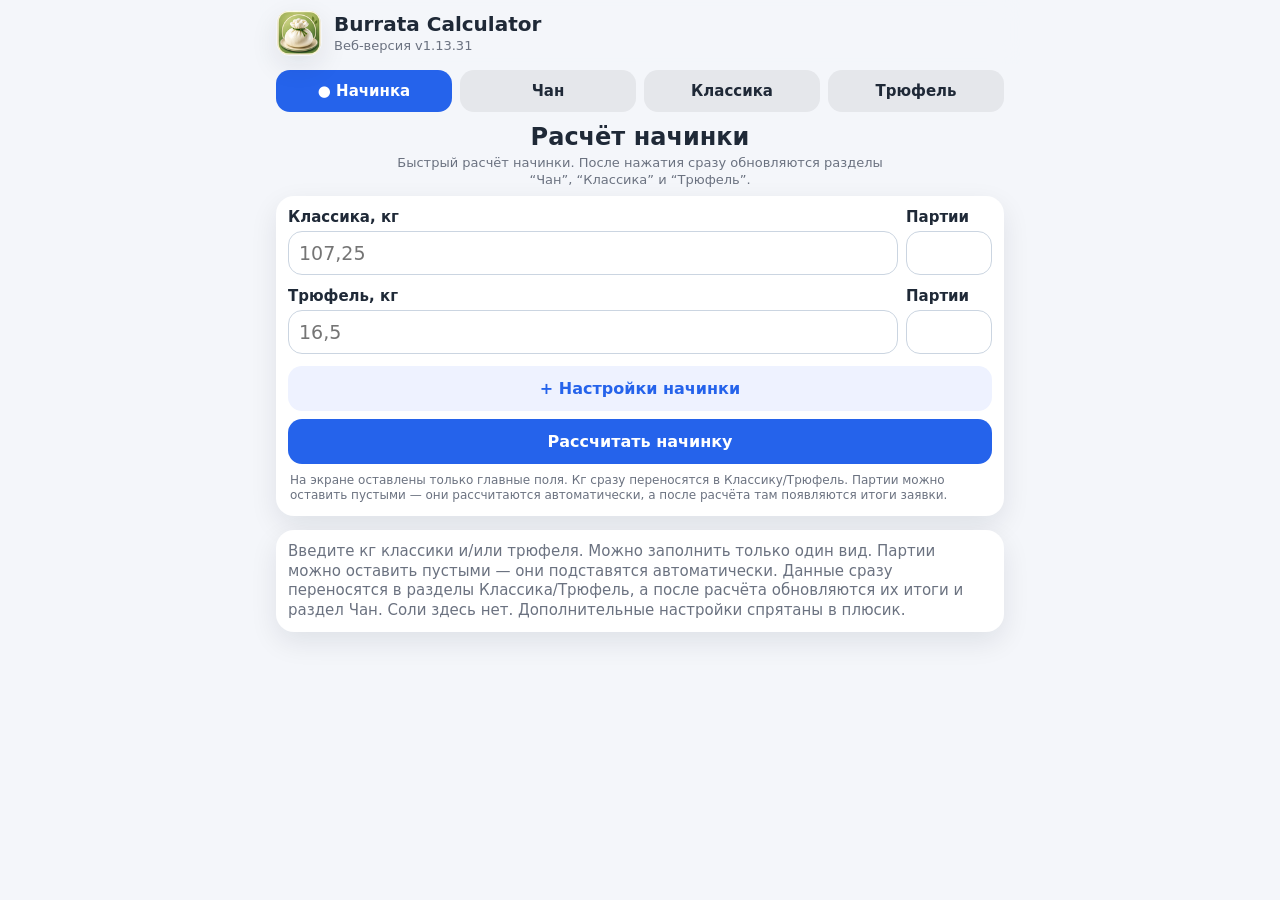
==== index.html @ 21940204 "Update Burrata Calculator Web to v1.13.31" ====
<!doctype html>
<html lang="ru">
<head>
  <meta charset="utf-8" />
  <meta name="viewport" content="width=device-width, initial-scale=1, viewport-fit=cover" />
  <meta name="theme-color" content="#2563EB" />
  <meta name="apple-mobile-web-app-capable" content="yes" />
  <meta name="apple-mobile-web-app-status-bar-style" content="default" />
  <meta name="apple-mobile-web-app-title" content="Burrata" />
  <title>Burrata Calculator v1.13.31</title>
  <link rel="manifest" href="manifest.webmanifest" />
  <link rel="apple-touch-icon" href="icons/icon-180.png" />
  <link rel="icon" type="image/png" sizes="192x192" href="icons/icon-192.png" />
  <link rel="stylesheet" href="styles.css" />
</head>
<body>
  <div class="app-shell">
    <header class="app-top">
      <div class="brand">
        <img src="icons/icon-72.png" alt="" class="brand-icon" />
        <div>
          <h1>Burrata Calculator</h1>
          <p>Веб-версия v1.13.31</p>
        </div>
      </div>
    </header>

    <nav class="tabs" aria-label="Разделы калькулятора">
      <button class="tab active" data-tab="filling">● Начинка</button>
      <button class="tab" data-tab="chan">Чан</button>
      <button class="tab" data-tab="burrata">Классика</button>
      <button class="tab" data-tab="truffle">Трюфель</button>
    </nav>

    <main id="swipeArea" class="pages">
      <section class="page active" id="page-filling">
        <div class="page-title compact-title">
          <h2>Расчёт начинки</h2>
          <p>Быстрый расчёт начинки. После нажатия сразу обновляются разделы “Чан”, “Классика” и “Трюфель”.</p>
        </div>

        <div class="card input-card compact-card">
          <div class="quick-grid">
            <div>
              <label class="field-label" for="fillingClassicKg">Классика, кг</label>
              <input id="fillingClassicKg" class="main-input compact-input" inputmode="decimal" placeholder="107,25" />
            </div>
            <div>
              <label class="field-label" for="fillingClassicParties">Партии</label>
              <input id="fillingClassicParties" class="main-input compact-input" inputmode="numeric" />
            </div>
            <div>
              <label class="field-label" for="fillingTruffleKg">Трюфель, кг</label>
              <input id="fillingTruffleKg" class="main-input compact-input" inputmode="decimal" placeholder="16,5" />
            </div>
            <div>
              <label class="field-label" for="fillingTruffleParties">Партии</label>
              <input id="fillingTruffleParties" class="main-input compact-input" inputmode="numeric" />
            </div>
          </div>
          <button class="secondary-btn compact-toggle-btn" id="toggleFillingAdvanced">+ Настройки начинки</button>
          <div class="filling-advanced hidden" id="fillingAdvancedPanel">
            <div class="quick-grid mini-settings-grid advanced-settings-grid">
              <div>
                <label class="field-label" for="fillingOtkPerParty">ОТК на партию, шт</label>
                <input id="fillingOtkPerParty" class="main-input compact-input" inputmode="numeric" placeholder="5" />
              </div>
              <div>
                <label class="field-label" for="fillingClassicExtraPieces">Доп. шт. классика</label>
                <input id="fillingClassicExtraPieces" class="main-input compact-input" inputmode="numeric" placeholder="0" />
              </div>
              <div>
                <label class="field-label" for="fillingTruffleExtraPieces">Доп. шт. трюфель</label>
                <input id="fillingTruffleExtraPieces" class="main-input compact-input" inputmode="numeric" placeholder="0" />
              </div>
              <div>
                <label class="field-label" for="fillingClassicBowlCapacityG">Классика: макс. в 1 тазу, г</label>
                <input id="fillingClassicBowlCapacityG" class="main-input compact-input" inputmode="decimal" placeholder="3000" />
              </div>
              <div>
                <label class="field-label" for="fillingTruffleBowlCapacityG">Трюфель: макс. в 1 тазу, г</label>
                <input id="fillingTruffleBowlCapacityG" class="main-input compact-input" inputmode="decimal" placeholder="2100" />
              </div>
            </div>
          </div>
          <button class="primary-btn" id="calcFilling">Рассчитать начинку</button>
          <button class="secondary-btn hidden" id="copyFilling">Скопировать расчёт</button>
          <p class="hint compact-hint">На экране оставлены только главные поля. Кг сразу переносятся в Классику/Трюфель. Партии можно оставить пустыми — они рассчитаются автоматически, а после расчёта там появляются итоги заявки.</p>
        </div>

        <div id="fillingResults" class="results compact-results"></div>
      </section>

      <section class="page" id="page-chan">
        <div class="page-title">
          <h2>Калькулятор чана</h2>
          <p>Смахни вбок, чтобы перейти между классикой, трюфелем и чаном.</p>
        </div>

        <div class="card input-card chan-settings-card">
          <button class="secondary-btn" id="openSettingsFromChan">Настройки чана</button>
          <button class="primary-btn hidden" id="calcChan" style="display:none!important">Рассчитать чан из начинки</button>
          <button class="secondary-btn hidden" id="copyChan" style="display:none!important">Скопировать расчёт чана</button>
        </div>

        <section class="settings-panel hidden" id="chanSettingsPanel">
          <div class="card">
            <h3>Коэффициент лимонной кислоты</h3>
            <p class="hint">Для каждого рассчитанного чана можно задать свой коэффициент. Количество полей меняется автоматически по количеству чанов.</p>
            <div class="setting-row chan-acid-all-row">
              <label for="chan-acid-all">Один коэффициент для всех чанов</label>
              <input class="setting-input" id="chan-acid-all" inputmode="decimal" placeholder="Например, 1,35" />
              <button class="primary-btn" id="applyChanAcidAll" type="button">Применить лимонку ко всем чанам</button>
            </div>
            <div id="chanAcidSettingsFields"></div>
            <div class="settings-actions">
              <button class="primary-btn" id="saveChanSettings">Сохранить</button>
              <button class="secondary-btn" id="resetChanSettings">Сбросить</button>
            </div>
          </div>
        </section>

        <div id="chanResults" class="results"></div>
      </section>

      <section class="page" id="page-burrata">
        <div class="page-title">
          <h2>Калькулятор классики</h2>
          <p>Расчёт классики: заявка, молоко, начинка, тазы, страчителла и сливки на таз.</p>
        </div>

        <div class="card input-card">
          <button class="secondary-btn product-source-toggle" id="toggleBurrataSource" type="button">Классика: — кг • Партии: —</button>
          <div class="product-source-panel hidden" id="burrataSourcePanel">
            <label class="field-label" for="burrataKg">Заявка классики, кг</label>
            <p class="hint">Кг автоматически берутся из первого раздела “Начинка”, но здесь можно изменить вручную.</p>
            <input id="burrataKg" class="main-input" inputmode="decimal" placeholder="Например: 107,25" />
            <label class="field-label top-space" for="burrataManualParties">Количество партий вручную</label>
            <p class="hint">Партии можно не указывать — тогда они считаются автоматически. Можно изменить вручную. Если заполнить коробки по партиям, число партий берётся из коробок.</p>
            <input id="burrataManualParties" class="main-input" inputmode="numeric" placeholder="Например: 4 или 5" />
          </div>
          <label class="field-label top-space" for="burrataBoxesByParty">Коробки по партиям</label>
          <p class="hint">Пример: 20/41/41/41. В одной коробке 6 штук, ОТК в коробки не входит.</p>
          <input id="burrataBoxesByParty" class="main-input" inputmode="text" placeholder="Например: 20/41/41/41" />
          <button class="secondary-btn optional-toggle" id="toggleBurrataExtra">+ Дополнительно</button>
          <div class="optional-panel hidden" id="burrataExtraPanel">
            <label class="field-label top-space" for="burrataExtraPieces">Дополнительные штуки</label>
            <p class="hint">Добавляются сверх заявки и сверх ОТК. Можно оставить пустым.</p>
            <input id="burrataExtraPieces" class="main-input" inputmode="numeric" placeholder="Например: 6" />
          </div>
          <button class="primary-btn" id="calcBurrata">Рассчитать</button>
          <button class="secondary-btn hidden" id="copyBurrata">Скопировать расчёт</button>
          <button class="secondary-btn" id="toggleSettings">Показать настройки формул</button>
        </div>

        <section class="settings-panel hidden" id="settingsPanel">
          <div class="card">
            <h3>Настройки формул</h3>
            <p class="hint">Коэффициенты сохраняются на устройстве. Для трюфеля отдельные лимиты партий: по умолчанию меньше 20 кг — 1 партия, от 20 кг — 2 партии, от 30 кг — 3 партии.</p>
            <div id="settingsFields"></div>
            <div class="settings-actions">
              <button class="primary-btn" id="saveSettings">Сохранить</button>
              <button class="secondary-btn" id="resetSettings">Сбросить</button>
            </div>
          </div>
        </section>

        <div id="burrataResults" class="results"></div>
      </section>

      <section class="page" id="page-truffle">
        <div class="page-title">
          <h2>Калькулятор трюфеля</h2>
          <p>Трюфель: меньше 20 кг — 1 партия, от 20 кг — 2 партии, от 30 кг — 3 партии.</p>
        </div>

        <div class="card input-card">
          <button class="secondary-btn product-source-toggle" id="toggleTruffleSource" type="button">Трюфель: — кг • Партии: —</button>
          <div class="product-source-panel hidden" id="truffleSourcePanel">
            <label class="field-label" for="truffleKg">Заявка трюфеля, кг</label>
            <p class="hint">Кг автоматически берутся из первого раздела “Начинка”, но здесь можно изменить вручную.</p>
            <input id="truffleKg" class="main-input" inputmode="decimal" placeholder="Например: 16,5" />
            <label class="field-label top-space" for="truffleManualParties">Количество партий вручную</label>
            <p class="hint">Партии можно не указывать — тогда они считаются автоматически. Можно изменить вручную. Если заполнить коробки по партиям, число партий берётся из коробок.</p>
            <input id="truffleManualParties" class="main-input" inputmode="numeric" placeholder="Например: 1 или 2" />
          </div>
          <label class="field-label top-space" for="truffleBoxesByParty">Коробки по партиям</label>
          <p class="hint">Пример: 22. В одной коробке 6 штук, ОТК в коробки не входит.</p>
          <input id="truffleBoxesByParty" class="main-input" inputmode="text" placeholder="Например: 22" />
          <button class="secondary-btn optional-toggle" id="toggleTruffleExtra">+ Дополнительно</button>
          <div class="optional-panel hidden" id="truffleExtraPanel">
            <label class="field-label top-space" for="truffleExtraPieces">Дополнительные штуки</label>
            <p class="hint">Добавляются сверх заявки и сверх ОТК. Можно оставить пустым.</p>
            <input id="truffleExtraPieces" class="main-input" inputmode="numeric" placeholder="Например: 6" />
          </div>
          <button class="primary-btn" id="calcTruffle">Рассчитать трюфель</button>
          <button class="secondary-btn hidden" id="copyTruffle">Скопировать расчёт трюфеля</button>
          <button class="secondary-btn" id="openSettingsFromTruffle">Изменить настройки формул</button>
        </div>

        <div id="truffleResults" class="results"></div>
      </section>
    </main>
  </div>

  <div id="toast" class="toast hidden"></div>
  <script src="app.js"></script>
</body>
</html>
---- styles.css ----
:root {
  --bg: #f4f6fa;
  --card: #ffffff;
  --text: #1f2937;
  --muted: #6b7280;
  --primary: #2563eb;
  --success: #16a34a;
  --warning: #f59e0b;
  --danger: #991b1b;
  --soft-blue: #dbeafe;
  --soft-green: #dcfce7;
  --soft-orange: #fef3c7;
  --soft-red: #fee2e2;
  --border: #cbd5e1;
  --shadow: 0 10px 28px rgba(15, 23, 42, .09);
  font-family: system-ui, -apple-system, BlinkMacSystemFont, "Segoe UI", sans-serif;
}

* { box-sizing: border-box; }

body {
  margin: 0;
  color: var(--text);
  background: var(--bg);
  -webkit-font-smoothing: antialiased;
}

button, input { font: inherit; }

.app-shell {
  width: min(760px, 100%);
  margin: 0 auto;
  min-height: 100vh;
  background: var(--bg);
}

.app-top {
  position: sticky;
  top: 0;
  z-index: 10;
  padding: calc(10px + env(safe-area-inset-top)) 16px 8px;
  background: rgba(244, 246, 250, .92);
  backdrop-filter: blur(14px);
}

.brand {
  display: flex;
  align-items: center;
  gap: 12px;
}

.brand-icon {
  width: 46px;
  height: 46px;
  border-radius: 14px;
  box-shadow: var(--shadow);
}

.brand h1 {
  margin: 0;
  font-size: 20px;
  line-height: 1.15;
}

.brand p {
  margin: 2px 0 0;
  color: var(--muted);
  font-size: 13px;
}

.tabs {
  position: sticky;
  top: calc(64px + env(safe-area-inset-top));
  z-index: 9;
  display: grid;
  grid-template-columns: repeat(4, 1fr);
  gap: 8px;
  padding: 6px 16px 10px;
  background: rgba(244, 246, 250, .94);
  backdrop-filter: blur(14px);
}

.tab {
  border: 0;
  border-radius: 14px;
  padding: 12px 8px;
  color: var(--text);
  background: #e5e7eb;
  font-weight: 800;
  font-size: 15px;
}

.tab.active {
  color: #fff;
  background: var(--primary);
}

.pages { padding: 0 16px 24px; }
.page { display: none; }
.page.active { display: block; }

.page-title {
  text-align: center;
  padding: 4px 0 12px;
}

.page-title h2 {
  margin: 0;
  font-size: 28px;
  line-height: 1.1;
}

.page-title p {
  margin: 7px auto 0;
  max-width: 520px;
  color: var(--muted);
  font-size: 14px;
  line-height: 1.25;
}

.card {
  background: var(--card);
  border-radius: 18px;
  padding: 16px;
  box-shadow: var(--shadow);
  margin: 0 0 14px;
}

.input-card h3,
.settings-panel h3 {
  margin: 0 0 6px;
  font-size: 19px;
}

.field-label {
  display: block;
  font-weight: 800;
  font-size: 15px;
  margin-bottom: 5px;
}

.top-space { margin-top: 12px; }

.hint {
  margin: 0 0 12px;
  color: var(--muted);
  font-size: 13px;
  line-height: 1.3;
}

.main-input,
.setting-input {
  width: 100%;
  border: 1px solid var(--border);
  outline: none;
  border-radius: 14px;
  background: #fff;
  color: var(--text);
}

.main-input {
  padding: 13px 12px;
  font-size: 22px;
  margin-bottom: 12px;
}

.setting-input {
  padding: 9px 10px;
  font-size: 17px;
}

.main-input:focus,
.setting-input:focus {
  border-color: var(--primary);
  box-shadow: 0 0 0 3px rgba(37, 99, 235, .14);
}

.primary-btn,
.secondary-btn {
  width: 100%;
  border: 0;
  border-radius: 14px;
  padding: 13px 12px;
  font-weight: 850;
  margin-top: 8px;
}

.primary-btn {
  color: #fff;
  background: var(--primary);
}

.secondary-btn {
  color: var(--text);
  background: #e5e7eb;
}

.settings-panel { margin-top: 14px; }
.settings-group-title {
  color: var(--primary);
  font-size: 15px;
  font-weight: 850;
  padding-top: 10px;
  margin: 0 0 5px;
}

.setting-row { margin: 0 0 10px; }
.setting-row label {
  display: block;
  color: var(--muted);
  font-size: 13px;
  line-height: 1.25;
  margin-bottom: 5px;
}
.settings-actions {
  display: grid;
  grid-template-columns: 1fr 1fr;
  gap: 8px;
  margin-top: 8px;
}
.settings-actions button { margin: 0; }

.results { margin-top: 14px; }
.header-card {
  background: var(--primary);
  color: #fff;
  border-radius: 20px;
  padding: 18px 16px;
  margin-bottom: 14px;
  box-shadow: var(--shadow);
}
.header-card .kicker {
  font-weight: 800;
  font-size: 15px;
}
.header-card .big {
  font-weight: 900;
  font-size: 29px;
  line-height: 1.1;
  margin: 5px 0;
}
.header-card .sub {
  color: #eaf2ff;
  font-size: 14px;
  line-height: 1.25;
}

.section-title {
  font-weight: 900;
  font-size: 20px;
  margin: 18px 2px 8px;
}

.metrics-grid {
  display: grid;
  grid-template-columns: 1fr 1fr;
  gap: 8px;
  margin-bottom: 14px;
}

.metric {
  min-height: 92px;
  border-radius: 16px;
  padding: 13px 12px;
}
.metric .value {
  font-size: 21px;
  font-weight: 900;
  line-height: 1.1;
  overflow-wrap: anywhere;
}
.metric .label {
  color: #374151;
  font-size: 12px;
  margin-top: 5px;
  line-height: 1.15;
}
.soft-blue { background: var(--soft-blue); color: var(--primary); }
.soft-green { background: var(--soft-green); color: var(--success); }
.soft-orange { background: var(--soft-orange); color: var(--warning); }
.soft-red { background: var(--soft-red); color: var(--danger); }

.line {
  display: flex;
  align-items: flex-start;
  gap: 12px;
  padding: 5px 0;
}
.line .label {
  flex: 1;
  color: var(--muted);
  font-size: 14px;
}
.line .val {
  flex: 1;
  color: var(--text);
  text-align: right;
  font-size: 15px;
  font-weight: 800;
  overflow-wrap: anywhere;
}
.line.strong .val { font-weight: 950; }
.line.strong.primary .val { color: var(--primary); }
.line.strong.success .val { color: var(--success); }
.line.strong.warning .val { color: var(--warning); }

.divider {
  height: 1px;
  background: #e5e7eb;
  margin: 9px 0;
}

.party-title,
.chan-title {
  margin: 0 0 8px;
  font-size: 22px;
}

.note-card {
  background: #fff7ed;
  color: #9a3412;
  font-size: 13px;
  line-height: 1.25;
}

.error-card {
  background: var(--soft-red);
  color: #7f1d1d;
}
.error-card h3 { margin: 0 0 6px; color: var(--danger); }

.hidden { display: none !important; }

.toast {
  position: fixed;
  left: 16px;
  right: 16px;
  bottom: calc(16px + env(safe-area-inset-bottom));
  z-index: 1000;
  width: min(520px, calc(100% - 32px));
  margin: 0 auto;
  background: rgba(17, 24, 39, .95);
  color: #fff;
  border-radius: 14px;
  padding: 13px 14px;
  text-align: center;
  box-shadow: var(--shadow);
}

@media (max-width: 360px) {
  .tabs { gap: 5px; }
  .tab { font-size: 13px; padding: 11px 4px; }
  .metrics-grid { grid-template-columns: 1fr; }
  .header-card .big { font-size: 25px; }
}


/* v1.13.9: компактная главная страница расчёта начинки */
.compact-title { padding-top: 2px; padding-bottom: 8px; }
.compact-title h2 { font-size: 24px; }
.compact-title p { font-size: 13px; margin-top: 5px; }
.compact-card { padding: 12px; }
.quick-grid {
  display: grid;
  grid-template-columns: 1fr 86px;
  gap: 8px;
  align-items: end;
}
.compact-input {
  font-size: 19px;
  padding: 10px 10px;
  margin-bottom: 4px;
}
.compact-hint { margin: 9px 2px 0; font-size: 12px; }
.compact-results .header-card { padding: 14px 13px; margin-bottom: 10px; }
.compact-results .header-card .big { font-size: 24px; }
.compact-results .metrics-grid { gap: 7px; margin-bottom: 10px; }
.compact-results .metric { min-height: 74px; padding: 10px; }
.compact-results .metric .value { font-size: 18px; }
.compact-results .metric .label { font-size: 11px; }
.compact-results .card { padding: 12px; margin-bottom: 10px; }
.compact-results .section-title { font-size: 18px; margin-top: 12px; }
@media (max-width: 390px) {
  .tab { font-size: 12px; padding: 10px 3px; }
  .tabs { gap: 5px; padding-left: 10px; padding-right: 10px; }
}
@media (max-width: 340px) {
  .quick-grid { grid-template-columns: 1fr 74px; }
  .compact-input { font-size: 17px; }
}

/* v1.13.10: настройки только для главной страницы начинки */
.mini-settings-grid {
  grid-template-columns: 1fr;
  margin-top: 4px;
  margin-bottom: 8px;
}


/* v1.13.11: лишние поля спрятаны в плюсики */
.compact-toggle-btn,
.optional-toggle {
  margin-top: 8px;
  background: #eef2ff;
  color: var(--primary);
}
.filling-advanced,
.optional-panel {
  margin-top: 8px;
  padding: 10px;
  border: 1px solid #e5e7eb;
  border-radius: 16px;
  background: #f8fafc;
}
.advanced-settings-grid {
  grid-template-columns: 1fr 1fr;
}
.advanced-settings-grid .field-label {
  font-size: 13px;
}
.optional-panel .main-input {
  margin-bottom: 4px;
}
@media (max-width: 390px) {
  .advanced-settings-grid { grid-template-columns: 1fr; }
}

/* v1.13.15: сворачиваемый блок «Классика / трюфель» */
.collapsible-section {
  margin: 8px 0 12px;
}
.collapsible-summary {
  cursor: pointer;
  list-style: none;
  user-select: none;
  display: flex;
  align-items: center;
  justify-content: space-between;
  padding: 10px 12px;
  border-radius: 16px;
  background: #eef2ff;
  color: var(--primary);
}
.collapsible-summary::-webkit-details-marker { display: none; }
.collapsible-summary::after {
  content: '+';
  font-weight: 900;
  font-size: 22px;
  line-height: 1;
}
.collapsible-section[open] .collapsible-summary::after {
  content: '−';
}
.collapsible-body {
  margin-top: 8px;
}


/* v1.13.18: заявка и партии классики/трюфеля спрятаны в сворачиваемую панель */
.product-source-toggle {
  margin-top: 0;
  margin-bottom: 12px;
  text-align: left;
  background: #eef2ff;
  color: var(--primary);
  line-height: 1.25;
  display: flex;
  align-items: center;
  justify-content: space-between;
  gap: 10px;
}
.product-source-toggle::after {
  content: '+';
  font-size: 22px;
  line-height: 1;
  font-weight: 950;
  flex: 0 0 auto;
}
.product-source-toggle.open::after {
  content: '−';
}
.product-source-panel {
  margin: 0 0 12px;
  padding: 12px;
  border: 1px solid #e5e7eb;
  border-radius: 16px;
  background: #f8fafc;
}
.product-source-panel .main-input:last-child {
  margin-bottom: 4px;
}

/* v1.13.28: общий коэффициент лимонки для всех чанов */
.chan-acid-all-row {
  padding-bottom: 18px;
  margin-bottom: 14px;
  border-bottom: 1px solid rgba(127, 127, 127, 0.18);
}
.chan-acid-all-row .primary-btn {
  width: 100%;
  margin-top: 10px;
}
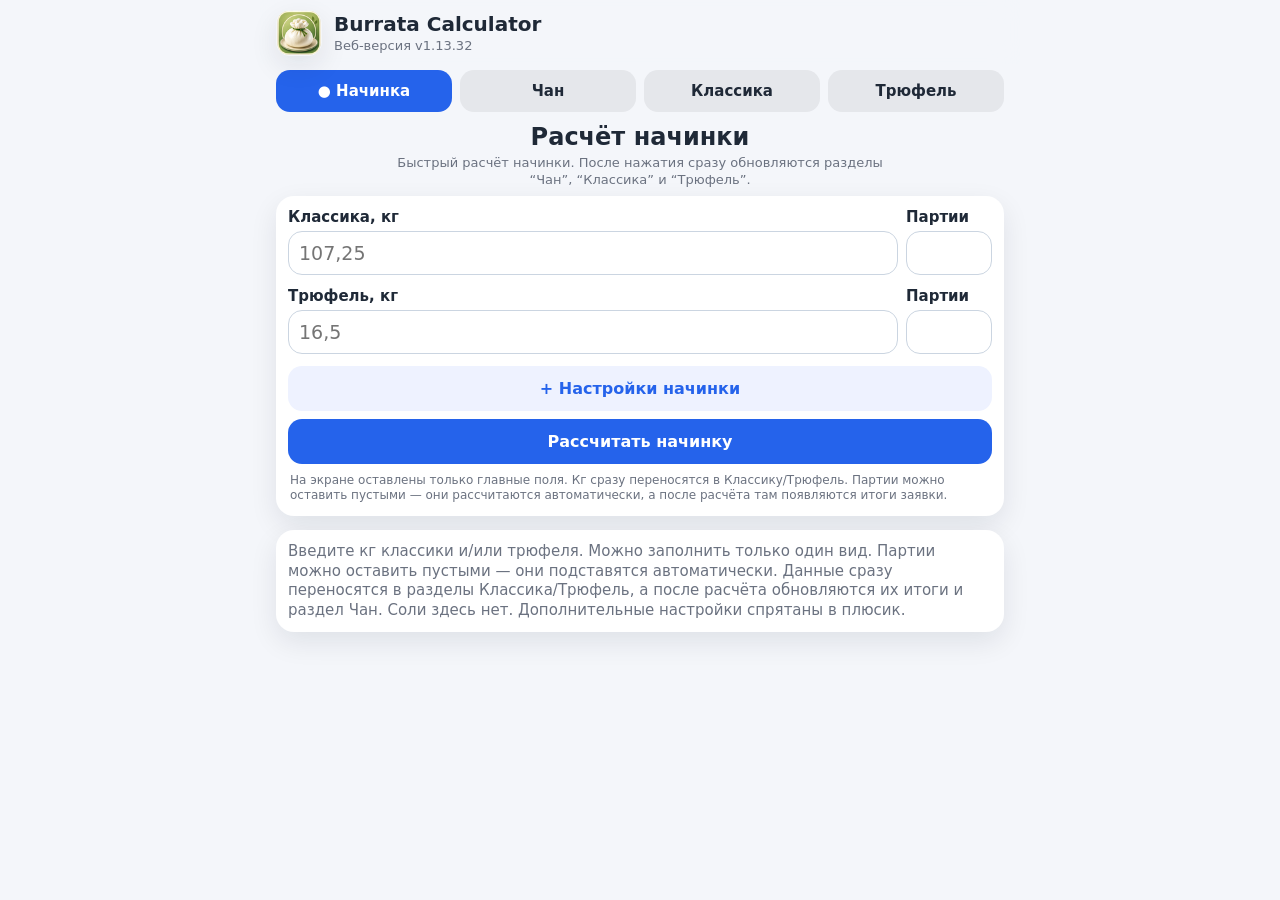
==== commit 4092c1ee: "Force web update to v1.13.32" ====
--- a/index.html
+++ b/index.html
@@ -3,15 +3,18 @@
 <head>
   <meta charset="utf-8" />
   <meta name="viewport" content="width=device-width, initial-scale=1, viewport-fit=cover" />
+  <meta http-equiv="Cache-Control" content="no-cache, no-store, must-revalidate" />
+  <meta http-equiv="Pragma" content="no-cache" />
+  <meta http-equiv="Expires" content="0" />
   <meta name="theme-color" content="#2563EB" />
   <meta name="apple-mobile-web-app-capable" content="yes" />
   <meta name="apple-mobile-web-app-status-bar-style" content="default" />
   <meta name="apple-mobile-web-app-title" content="Burrata" />
-  <title>Burrata Calculator v1.13.31</title>
-  <link rel="manifest" href="manifest.webmanifest" />
+  <title>Burrata Calculator v1.13.32</title>
+  <link rel="manifest" href="manifest.webmanifest?v=11332" />
   <link rel="apple-touch-icon" href="icons/icon-180.png" />
   <link rel="icon" type="image/png" sizes="192x192" href="icons/icon-192.png" />
-  <link rel="stylesheet" href="styles.css" />
+  <link rel="stylesheet" href="styles.css?v=11332" />
 </head>
 <body>
   <div class="app-shell">
@@ -20,7 +23,7 @@
         <img src="icons/icon-72.png" alt="" class="brand-icon" />
         <div>
           <h1>Burrata Calculator</h1>
-          <p>Веб-версия v1.13.31</p>
+          <p>Веб-версия v1.13.32</p>
         </div>
       </div>
     </header>
@@ -204,6 +207,6 @@
   </div>
 
   <div id="toast" class="toast hidden"></div>
-  <script src="app.js"></script>
+  <script src="app.js?v=11332"></script>
 </body>
 </html>
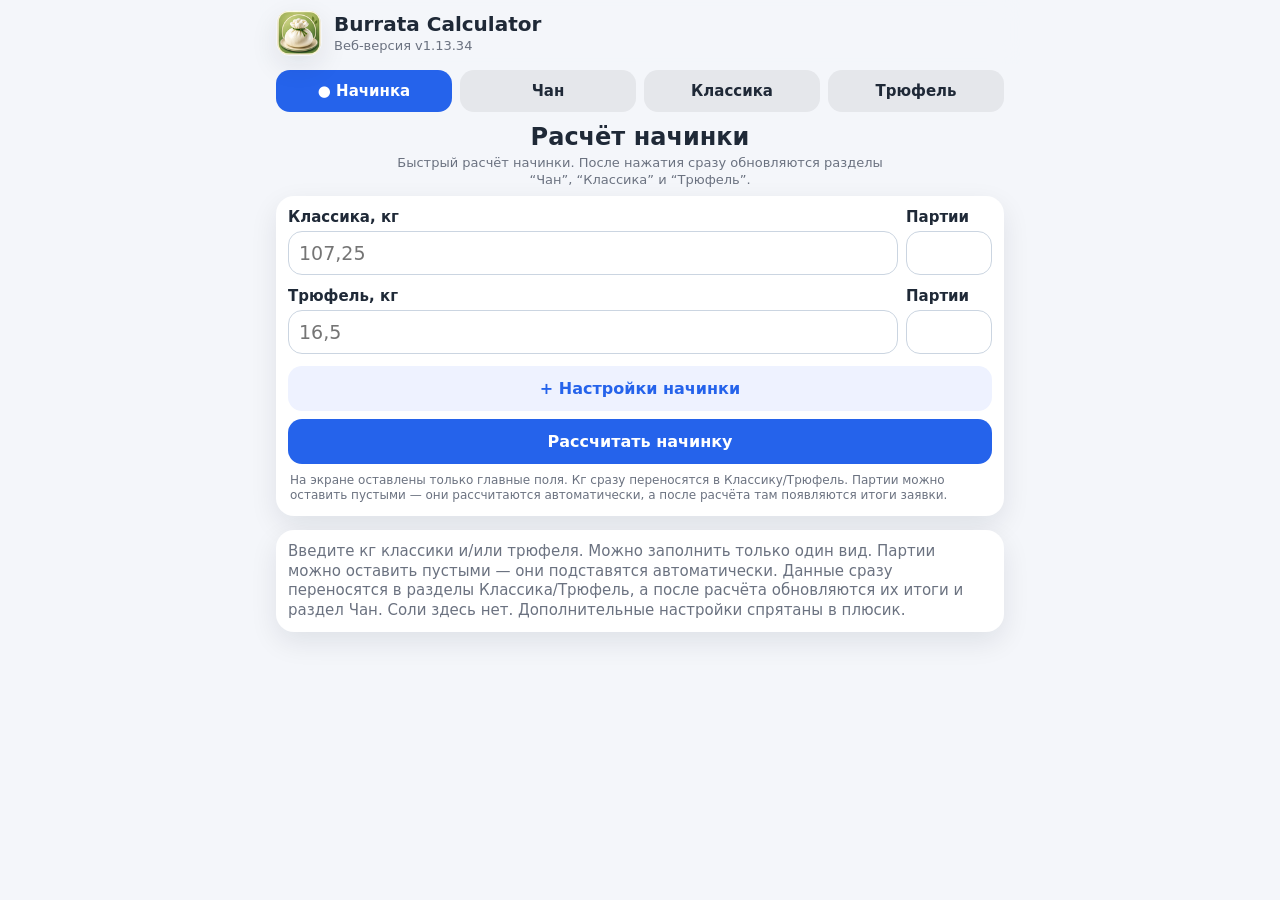
==== commit e4ff2efe: "Update Burrata Calculator Web to v1.13.34" ====
--- a/index.html
+++ b/index.html
@@ -10,11 +10,11 @@
   <meta name="apple-mobile-web-app-capable" content="yes" />
   <meta name="apple-mobile-web-app-status-bar-style" content="default" />
   <meta name="apple-mobile-web-app-title" content="Burrata" />
-  <title>Burrata Calculator v1.13.32</title>
-  <link rel="manifest" href="manifest.webmanifest?v=11332" />
+  <title>Burrata Calculator v1.13.34</title>
+  <link rel="manifest" href="manifest.webmanifest?v=11334" />
   <link rel="apple-touch-icon" href="icons/icon-180.png" />
   <link rel="icon" type="image/png" sizes="192x192" href="icons/icon-192.png" />
-  <link rel="stylesheet" href="styles.css?v=11332" />
+  <link rel="stylesheet" href="styles.css?v=11334" />
 </head>
 <body>
   <div class="app-shell">
@@ -23,7 +23,7 @@
         <img src="icons/icon-72.png" alt="" class="brand-icon" />
         <div>
           <h1>Burrata Calculator</h1>
-          <p>Веб-версия v1.13.32</p>
+          <p>Веб-версия v1.13.34</p>
         </div>
       </div>
     </header>
@@ -207,6 +207,6 @@
   </div>
 
   <div id="toast" class="toast hidden"></div>
-  <script src="app.js?v=11332"></script>
+  <script src="app.js?v=11334"></script>
 </body>
 </html>
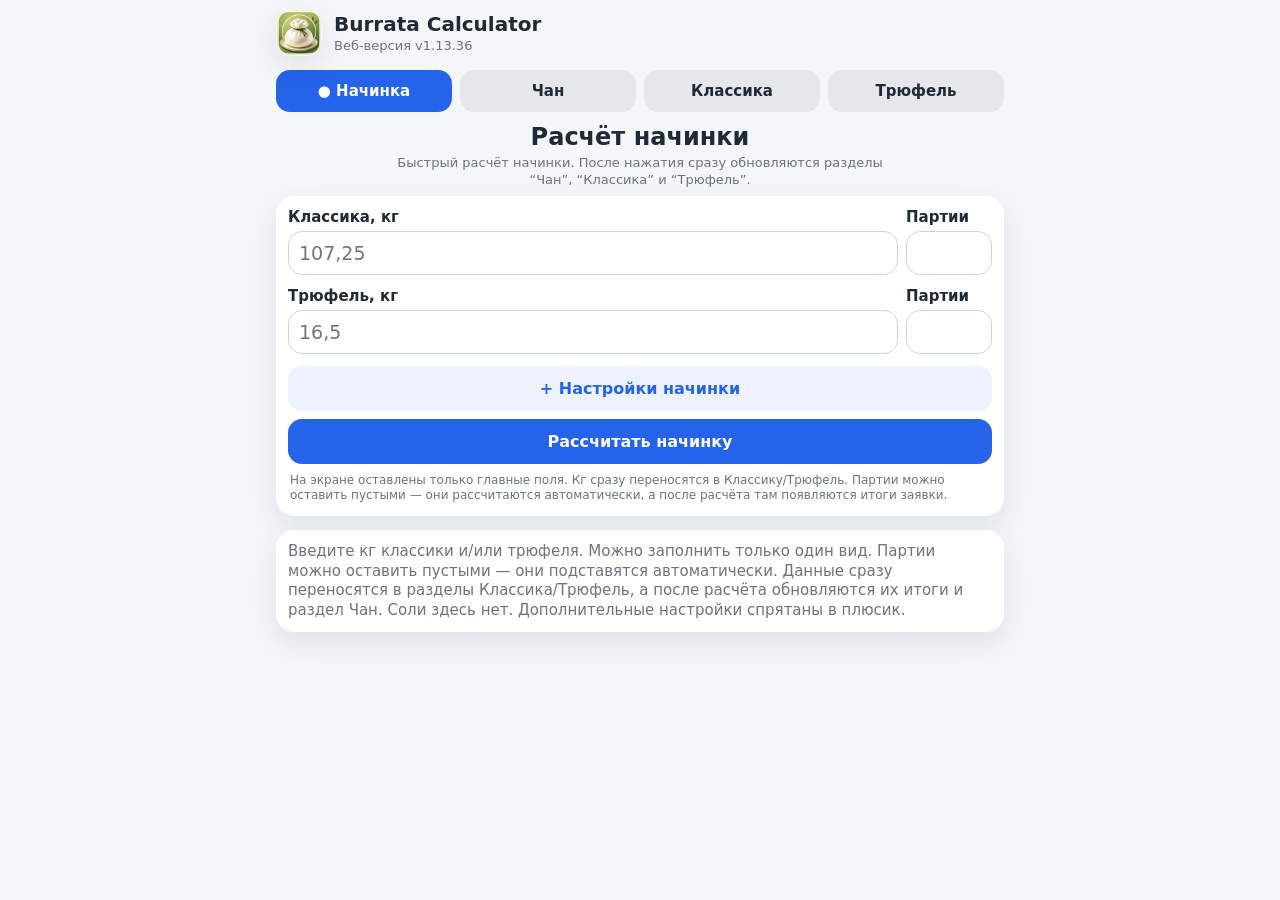
==== commit 41574591: "Update Burrata Calculator Web to v1.13.36" ====
--- a/index.html
+++ b/index.html
@@ -10,11 +10,11 @@
   <meta name="apple-mobile-web-app-capable" content="yes" />
   <meta name="apple-mobile-web-app-status-bar-style" content="default" />
   <meta name="apple-mobile-web-app-title" content="Burrata" />
-  <title>Burrata Calculator v1.13.34</title>
-  <link rel="manifest" href="manifest.webmanifest?v=11334" />
+  <title>Burrata Calculator v1.13.36</title>
+  <link rel="manifest" href="manifest.webmanifest?v=11336" />
   <link rel="apple-touch-icon" href="icons/icon-180.png" />
   <link rel="icon" type="image/png" sizes="192x192" href="icons/icon-192.png" />
-  <link rel="stylesheet" href="styles.css?v=11334" />
+  <link rel="stylesheet" href="styles.css?v=11336" />
 </head>
 <body>
   <div class="app-shell">
@@ -23,7 +23,7 @@
         <img src="icons/icon-72.png" alt="" class="brand-icon" />
         <div>
           <h1>Burrata Calculator</h1>
-          <p>Веб-версия v1.13.34</p>
+          <p>Веб-версия v1.13.36</p>
         </div>
       </div>
     </header>
@@ -207,6 +207,6 @@
   </div>
 
   <div id="toast" class="toast hidden"></div>
-  <script src="app.js?v=11334"></script>
+  <script src="app.js?v=11336"></script>
 </body>
 </html>
--- a/styles.css
+++ b/styles.css
@@ -239,6 +239,10 @@
   line-height: 1.1;
   margin: 5px 0;
 }
+.header-card .filling-parties-big {
+  margin-top: 8px;
+  margin-bottom: 0;
+}
 .header-card .sub {
   color: #eaf2ff;
   font-size: 14px;
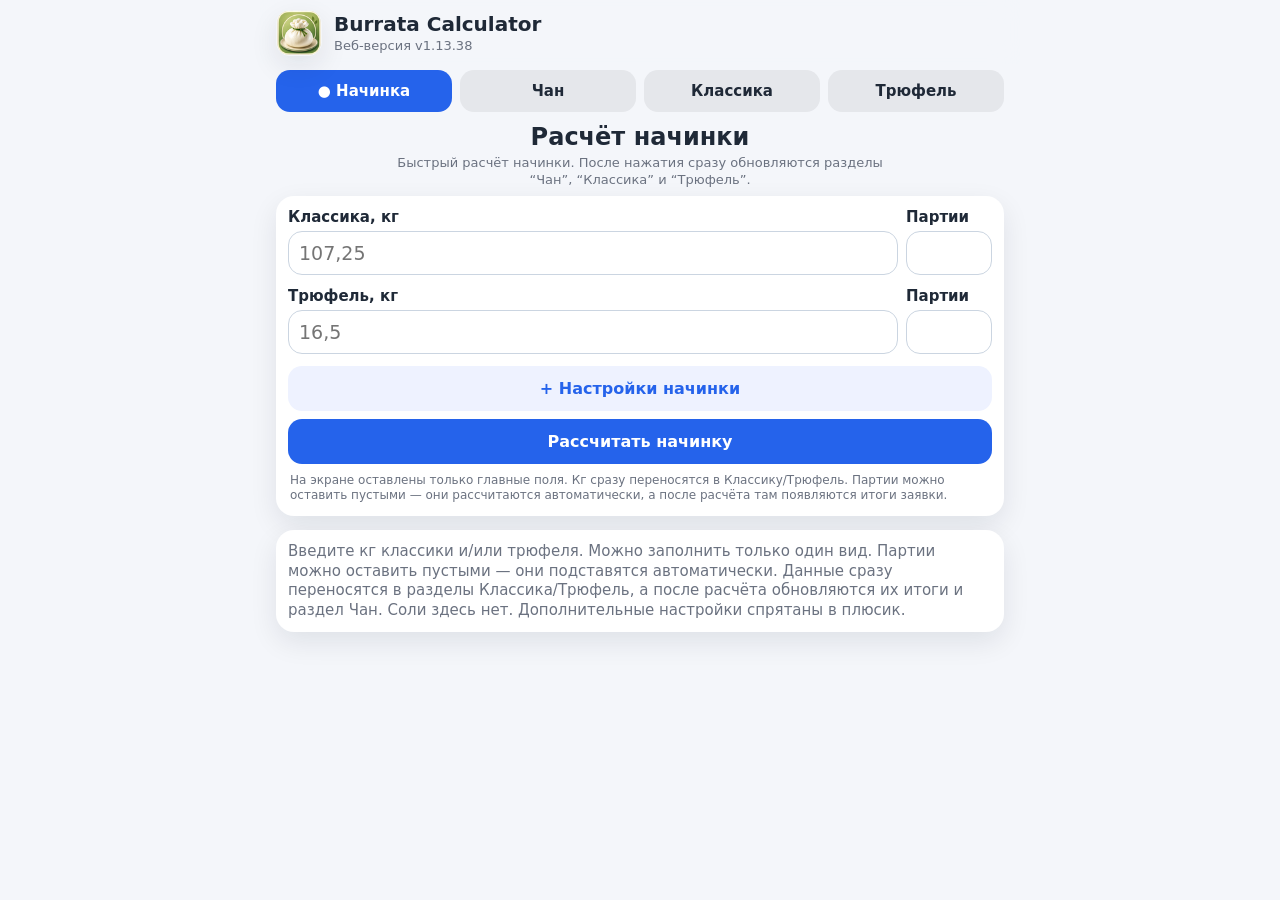
==== commit 8b5f0d1f: "Update Burrata Calculator Web to v1.13.38" ====
--- a/index.html
+++ b/index.html
@@ -10,11 +10,11 @@
   <meta name="apple-mobile-web-app-capable" content="yes" />
   <meta name="apple-mobile-web-app-status-bar-style" content="default" />
   <meta name="apple-mobile-web-app-title" content="Burrata" />
-  <title>Burrata Calculator v1.13.36</title>
-  <link rel="manifest" href="manifest.webmanifest?v=11336" />
+  <title>Burrata Calculator v1.13.38</title>
+  <link rel="manifest" href="manifest.webmanifest?v=11338" />
   <link rel="apple-touch-icon" href="icons/icon-180.png" />
   <link rel="icon" type="image/png" sizes="192x192" href="icons/icon-192.png" />
-  <link rel="stylesheet" href="styles.css?v=11336" />
+  <link rel="stylesheet" href="styles.css?v=11338" />
 </head>
 <body>
   <div class="app-shell">
@@ -23,7 +23,7 @@
         <img src="icons/icon-72.png" alt="" class="brand-icon" />
         <div>
           <h1>Burrata Calculator</h1>
-          <p>Веб-версия v1.13.36</p>
+          <p>Веб-версия v1.13.38</p>
         </div>
       </div>
     </header>
@@ -207,6 +207,6 @@
   </div>
 
   <div id="toast" class="toast hidden"></div>
-  <script src="app.js?v=11336"></script>
+  <script src="app.js?v=11338"></script>
 </body>
 </html>
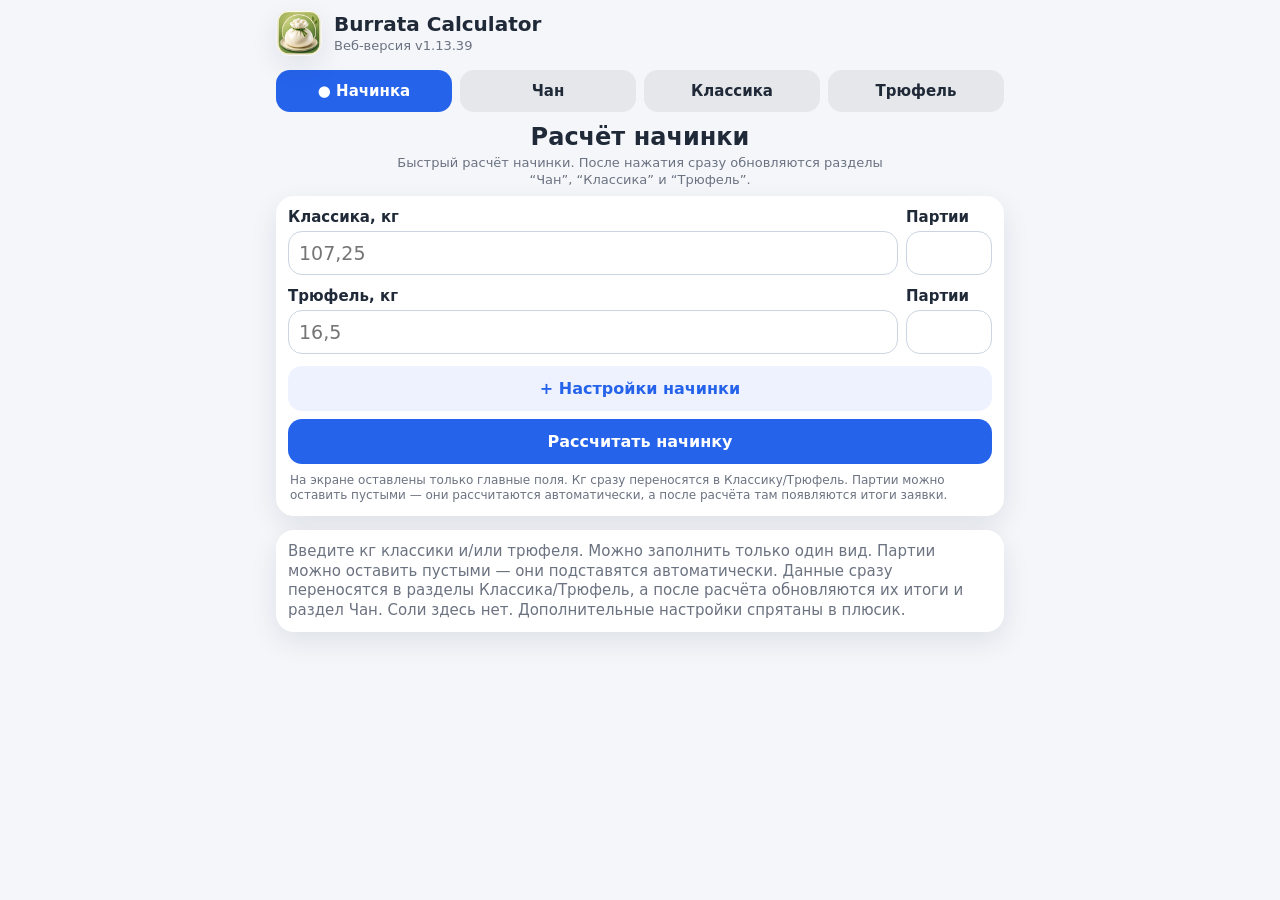
==== commit 41235324: "Update Burrata Calculator Web to v1.13.39" ====
--- a/index.html
+++ b/index.html
@@ -10,11 +10,11 @@
   <meta name="apple-mobile-web-app-capable" content="yes" />
   <meta name="apple-mobile-web-app-status-bar-style" content="default" />
   <meta name="apple-mobile-web-app-title" content="Burrata" />
-  <title>Burrata Calculator v1.13.38</title>
-  <link rel="manifest" href="manifest.webmanifest?v=11338" />
+  <title>Burrata Calculator v1.13.39</title>
+  <link rel="manifest" href="manifest.webmanifest?v=11339" />
   <link rel="apple-touch-icon" href="icons/icon-180.png" />
   <link rel="icon" type="image/png" sizes="192x192" href="icons/icon-192.png" />
-  <link rel="stylesheet" href="styles.css?v=11338" />
+  <link rel="stylesheet" href="styles.css?v=11339" />
 </head>
 <body>
   <div class="app-shell">
@@ -23,7 +23,7 @@
         <img src="icons/icon-72.png" alt="" class="brand-icon" />
         <div>
           <h1>Burrata Calculator</h1>
-          <p>Веб-версия v1.13.38</p>
+          <p>Веб-версия v1.13.39</p>
         </div>
       </div>
     </header>
@@ -139,11 +139,11 @@
             <p class="hint">Кг автоматически берутся из первого раздела “Начинка”, но здесь можно изменить вручную.</p>
             <input id="burrataKg" class="main-input" inputmode="decimal" placeholder="Например: 107,25" />
             <label class="field-label top-space" for="burrataManualParties">Количество партий вручную</label>
-            <p class="hint">Партии можно не указывать — тогда они считаются автоматически. Можно изменить вручную. Если заполнить коробки по партиям, число партий берётся из коробок.</p>
+            <p class="hint">Партии можно не указывать — тогда они считаются автоматически. Коробки по партиям задают число партий и распределение штук, но не меняют общее количество: оно всегда считается по заявке × 8.</p>
             <input id="burrataManualParties" class="main-input" inputmode="numeric" placeholder="Например: 4 или 5" />
           </div>
           <label class="field-label top-space" for="burrataBoxesByParty">Коробки по партиям</label>
-          <p class="hint">Пример: 20/41/41/41. В одной коробке 6 штук, ОТК в коробки не входит.</p>
+          <p class="hint">Пример: 20/41/41/41. В одной коробке 6 штук. Если коробок недостаточно для штук по заявке, расчёт покажет ошибку. ОТК в коробки не входит.</p>
           <input id="burrataBoxesByParty" class="main-input" inputmode="text" placeholder="Например: 20/41/41/41" />
           <button class="secondary-btn optional-toggle" id="toggleBurrataExtra">+ Дополнительно</button>
           <div class="optional-panel hidden" id="burrataExtraPanel">
@@ -184,11 +184,11 @@
             <p class="hint">Кг автоматически берутся из первого раздела “Начинка”, но здесь можно изменить вручную.</p>
             <input id="truffleKg" class="main-input" inputmode="decimal" placeholder="Например: 16,5" />
             <label class="field-label top-space" for="truffleManualParties">Количество партий вручную</label>
-            <p class="hint">Партии можно не указывать — тогда они считаются автоматически. Можно изменить вручную. Если заполнить коробки по партиям, число партий берётся из коробок.</p>
+            <p class="hint">Партии можно не указывать — тогда они считаются автоматически. Коробки по партиям задают число партий и распределение штук, но не меняют общее количество: оно всегда считается по заявке × 8.</p>
             <input id="truffleManualParties" class="main-input" inputmode="numeric" placeholder="Например: 1 или 2" />
           </div>
           <label class="field-label top-space" for="truffleBoxesByParty">Коробки по партиям</label>
-          <p class="hint">Пример: 22. В одной коробке 6 штук, ОТК в коробки не входит.</p>
+          <p class="hint">Пример: 22. В одной коробке 6 штук. Если коробок недостаточно для штук по заявке, расчёт покажет ошибку. ОТК в коробки не входит.</p>
           <input id="truffleBoxesByParty" class="main-input" inputmode="text" placeholder="Например: 22" />
           <button class="secondary-btn optional-toggle" id="toggleTruffleExtra">+ Дополнительно</button>
           <div class="optional-panel hidden" id="truffleExtraPanel">
@@ -207,6 +207,6 @@
   </div>
 
   <div id="toast" class="toast hidden"></div>
-  <script src="app.js?v=11338"></script>
+  <script src="app.js?v=11339"></script>
 </body>
 </html>
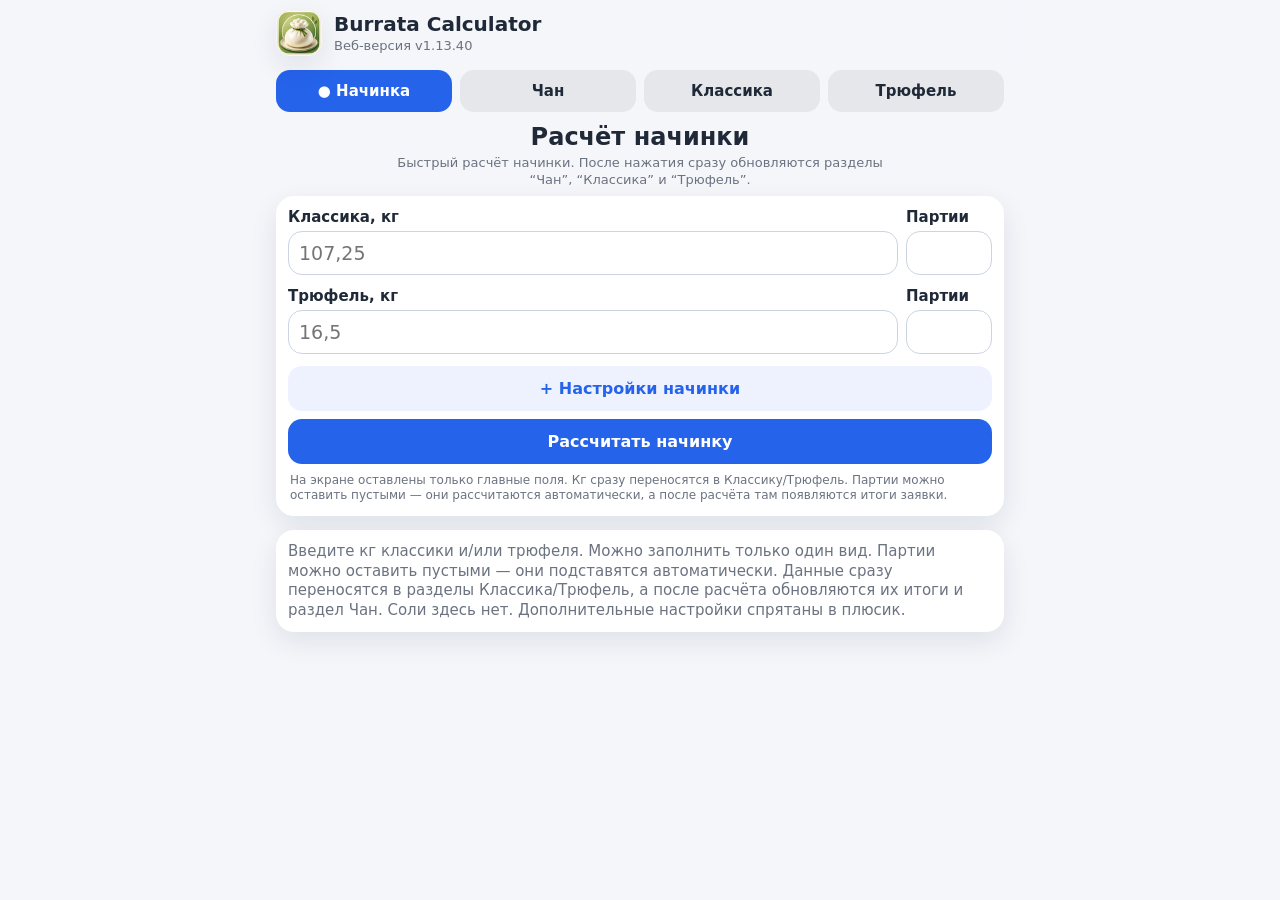
==== commit b00e74be: "Update Burrata Calculator Web to v1.13.40" ====
--- a/index.html
+++ b/index.html
@@ -10,11 +10,11 @@
   <meta name="apple-mobile-web-app-capable" content="yes" />
   <meta name="apple-mobile-web-app-status-bar-style" content="default" />
   <meta name="apple-mobile-web-app-title" content="Burrata" />
-  <title>Burrata Calculator v1.13.39</title>
-  <link rel="manifest" href="manifest.webmanifest?v=11339" />
+  <title>Burrata Calculator v1.13.40</title>
+  <link rel="manifest" href="manifest.webmanifest?v=11340" />
   <link rel="apple-touch-icon" href="icons/icon-180.png" />
   <link rel="icon" type="image/png" sizes="192x192" href="icons/icon-192.png" />
-  <link rel="stylesheet" href="styles.css?v=11339" />
+  <link rel="stylesheet" href="styles.css?v=11340" />
 </head>
 <body>
   <div class="app-shell">
@@ -23,7 +23,7 @@
         <img src="icons/icon-72.png" alt="" class="brand-icon" />
         <div>
           <h1>Burrata Calculator</h1>
-          <p>Веб-версия v1.13.39</p>
+          <p>Веб-версия v1.13.40</p>
         </div>
       </div>
     </header>
@@ -207,6 +207,6 @@
   </div>
 
   <div id="toast" class="toast hidden"></div>
-  <script src="app.js?v=11339"></script>
+  <script src="app.js?v=11340"></script>
 </body>
 </html>
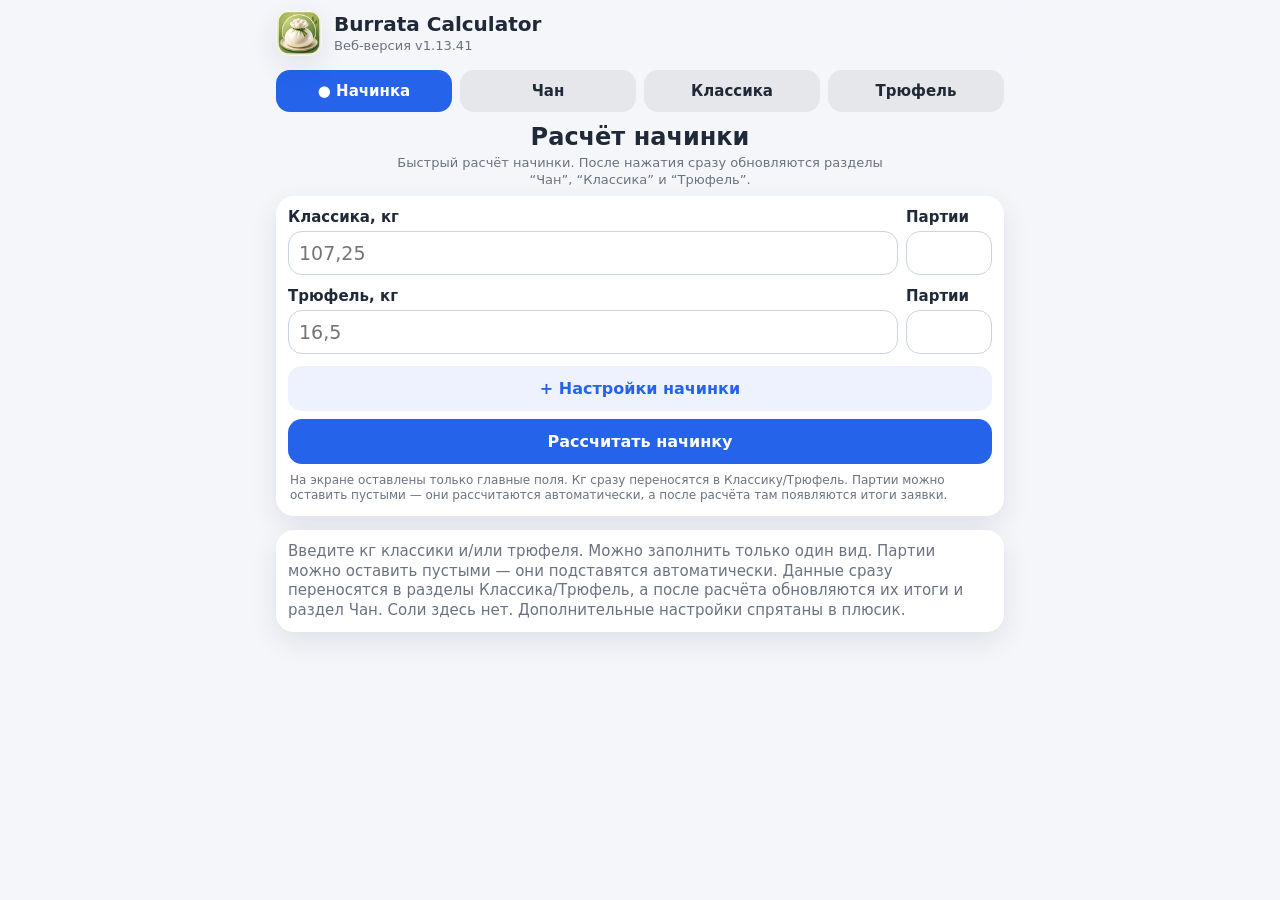
==== commit a42a2f90: "Update Burrata Calculator Web to v1.13.41" ====
--- a/index.html
+++ b/index.html
@@ -10,11 +10,11 @@
   <meta name="apple-mobile-web-app-capable" content="yes" />
   <meta name="apple-mobile-web-app-status-bar-style" content="default" />
   <meta name="apple-mobile-web-app-title" content="Burrata" />
-  <title>Burrata Calculator v1.13.40</title>
-  <link rel="manifest" href="manifest.webmanifest?v=11340" />
+  <title>Burrata Calculator v1.13.41</title>
+  <link rel="manifest" href="manifest.webmanifest?v=11341" />
   <link rel="apple-touch-icon" href="icons/icon-180.png" />
   <link rel="icon" type="image/png" sizes="192x192" href="icons/icon-192.png" />
-  <link rel="stylesheet" href="styles.css?v=11340" />
+  <link rel="stylesheet" href="styles.css?v=11341" />
 </head>
 <body>
   <div class="app-shell">
@@ -23,7 +23,7 @@
         <img src="icons/icon-72.png" alt="" class="brand-icon" />
         <div>
           <h1>Burrata Calculator</h1>
-          <p>Веб-версия v1.13.40</p>
+          <p>Веб-версия v1.13.41</p>
         </div>
       </div>
     </header>
@@ -207,6 +207,6 @@
   </div>
 
   <div id="toast" class="toast hidden"></div>
-  <script src="app.js?v=11340"></script>
+  <script src="app.js?v=11341"></script>
 </body>
 </html>
